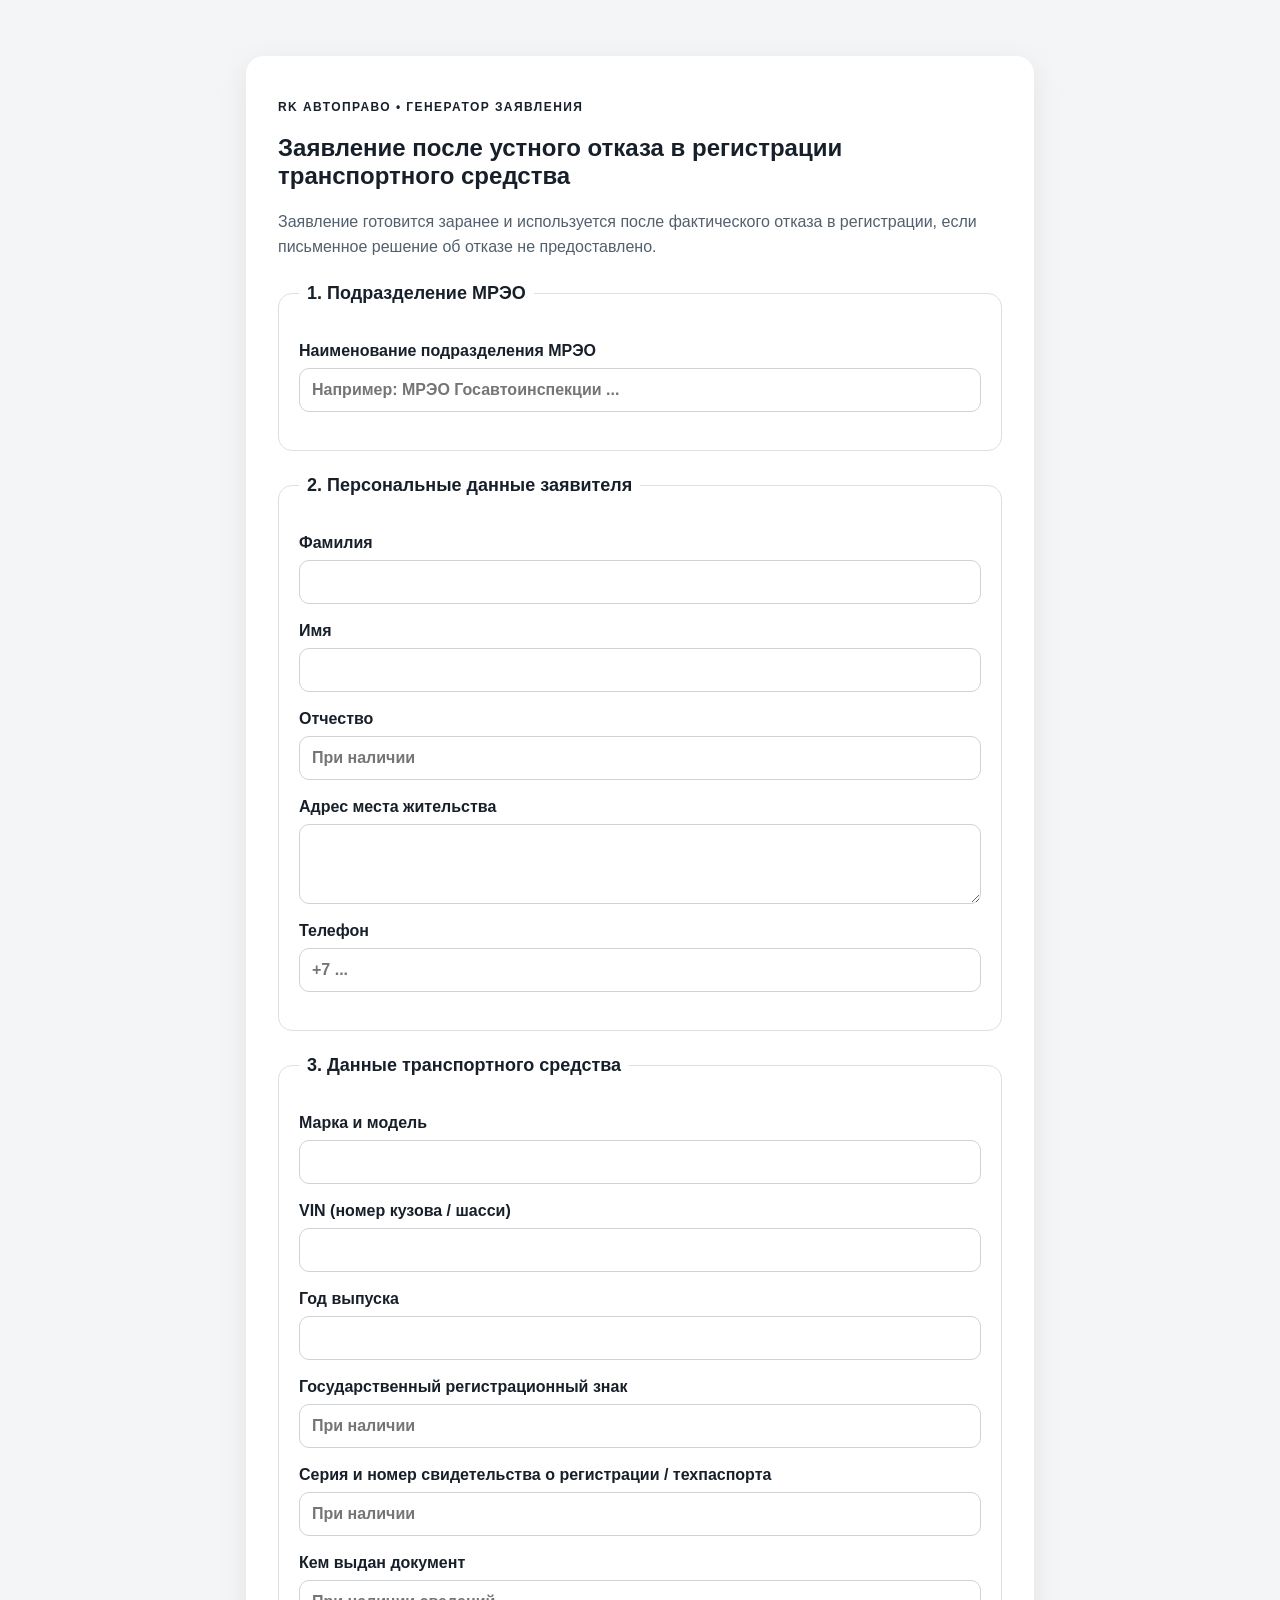
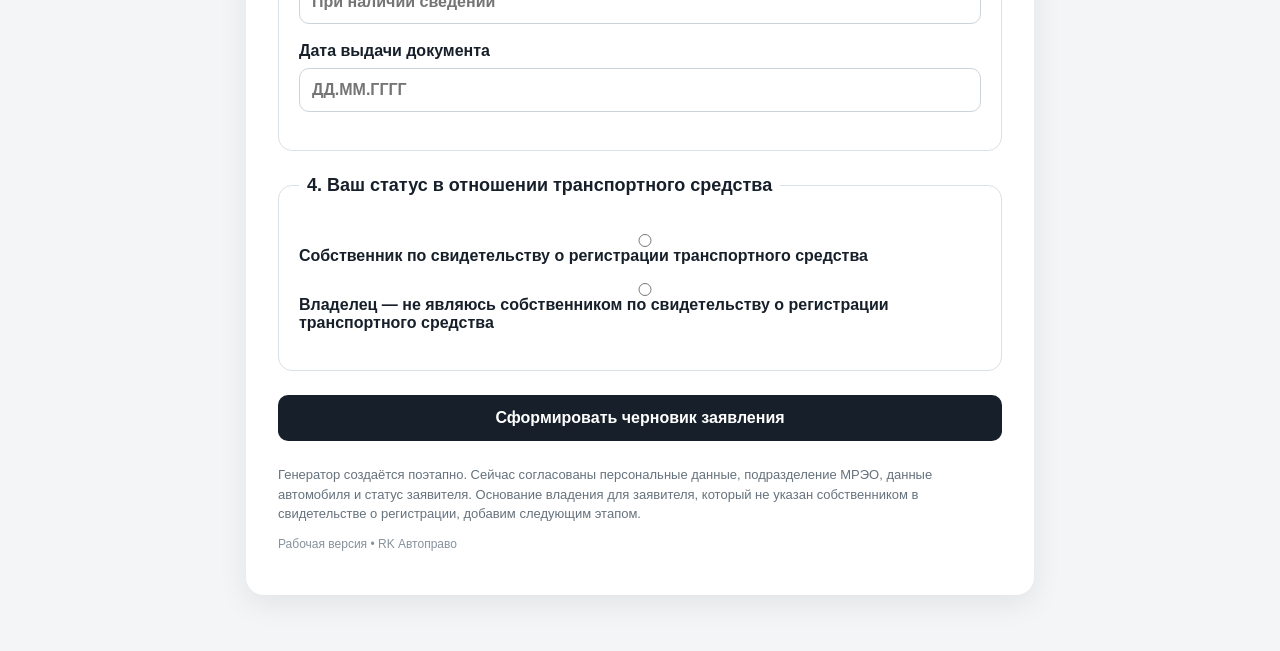
==== mreo-oral-refusal/index.html @ 5685cef7 "Добавить данные автомобиля и статус заявителя" ====
<!doctype html>
<html lang="ru">
<head>
  <meta charset="utf-8">
  <meta name="viewport" content="width=device-width,initial-scale=1">
  <title>Заявление после устного отказа в МРЭО — RK Автоправо</title>
  <link rel="stylesheet" href="style.css">
</head>
<body>
<main class="wrap">
  <section class="card">
    <p class="eyebrow">RK АВТОПРАВО • ГЕНЕРАТОР ЗАЯВЛЕНИЯ</p>
    <h1>Заявление после устного отказа в регистрации транспортного средства</h1>
    <p class="lead">Заявление готовится заранее и используется после фактического отказа в регистрации, если письменное решение об отказе не предоставлено.</p>
    <form id="generator">
      <fieldset><legend>1. Подразделение МРЭО</legend>
        <label>Наименование подразделения МРЭО<input id="mreo" type="text" placeholder="Например: МРЭО Госавтоинспекции ..." required></label>
      </fieldset>
      <fieldset><legend>2. Персональные данные заявителя</legend>
        <label>Фамилия<input id="lastName" type="text" autocomplete="family-name" required></label>
        <label>Имя<input id="firstName" type="text" autocomplete="given-name" required></label>
        <label>Отчество<input id="middleName" type="text" autocomplete="additional-name" placeholder="При наличии"></label>
        <label>Адрес места жительства<textarea id="address" rows="3" autocomplete="street-address" required></textarea></label>
        <label>Телефон<input id="phone" type="tel" autocomplete="tel" placeholder="+7 ..."></label>
      </fieldset>
      <fieldset><legend>3. Данные транспортного средства</legend>
        <label>Марка и модель<input id="vehicle" type="text" required></label>
        <label>VIN (номер кузова / шасси)<input id="vin" type="text" required></label>
        <label>Год выпуска<input id="year" type="text" inputmode="numeric" required></label>
        <label>Государственный регистрационный знак
          <input id="plate" type="text" placeholder="При наличии">
        </label>
        <label>Серия и номер свидетельства о регистрации / техпаспорта
          <input id="regDoc" type="text" placeholder="При наличии">
        </label>
        <label>Кем выдан документ
          <input id="regIssuer" type="text" placeholder="При наличии сведений">
        </label>
        <label>Дата выдачи документа
          <input id="regDate" type="text" placeholder="ДД.ММ.ГГГГ">
        </label>
      </fieldset>
      <fieldset><legend>4. Ваш статус в отношении транспортного средства</legend>
        <label class="choice"><input type="radio" name="vehicleStatus" value="owner" required> Собственник по свидетельству о регистрации транспортного средства</label>
        <label class="choice"><input type="radio" name="vehicleStatus" value="holder" required> Владелец — не являюсь собственником по свидетельству о регистрации транспортного средства</label>
      </fieldset>
      <button type="submit">Сформировать черновик заявления</button>
    </form>
    <section id="result" class="result" hidden><h2>Черновик заявления</h2><pre id="documentText"></pre></section>
    <p class="notice">Генератор создаётся поэтапно. Сейчас согласованы персональные данные, подразделение МРЭО, данные автомобиля и статус заявителя. Основание владения для заявителя, который не указан собственником в свидетельстве о регистрации, добавим следующим этапом.</p>
    <p class="version">Рабочая версия • RK Автоправо</p>
  </section>
</main>
<script src="script.js"></script>
</body></html>
---- mreo-oral-refusal/style.css ----
*{box-sizing:border-box}body{margin:0;font-family:Arial,sans-serif;background:#f3f5f7;color:#17202a}.wrap{max-width:820px;margin:40px auto;padding:16px}.card{background:#fff;border-radius:18px;padding:32px;box-shadow:0 8px 30px rgba(0,0,0,.08)}.eyebrow{font-size:12px;font-weight:700;letter-spacing:.12em}.lead{line-height:1.55;color:#52606d}fieldset{border:1px solid #d9e0e6;border-radius:14px;padding:20px;margin:24px 0}legend{font-size:18px;font-weight:700;padding:0 8px}label{display:block;font-weight:700;margin:18px 0}input,textarea{display:block;width:100%;margin-top:8px;padding:12px;border:1px solid #ccd3da;border-radius:10px;background:#fff;font:inherit}textarea{resize:vertical}button{width:100%;padding:14px;border:0;border-radius:10px;background:#17202a;color:#fff;font-size:16px;font-weight:700;cursor:pointer}.result{margin-top:24px;padding:20px;border-radius:12px;background:#eef2f5}.result pre{white-space:pre-wrap;font-family:"Times New Roman",serif;font-size:16px;line-height:1.5;background:#fff;padding:22px;border-radius:10px}.notice{margin-top:24px;font-size:13px;line-height:1.5;color:#66727d}.version{font-size:12px;color:#87929c}@media(max-width:600px){.wrap{margin:10px auto}.card{padding:20px}fieldset{padding:15px}}
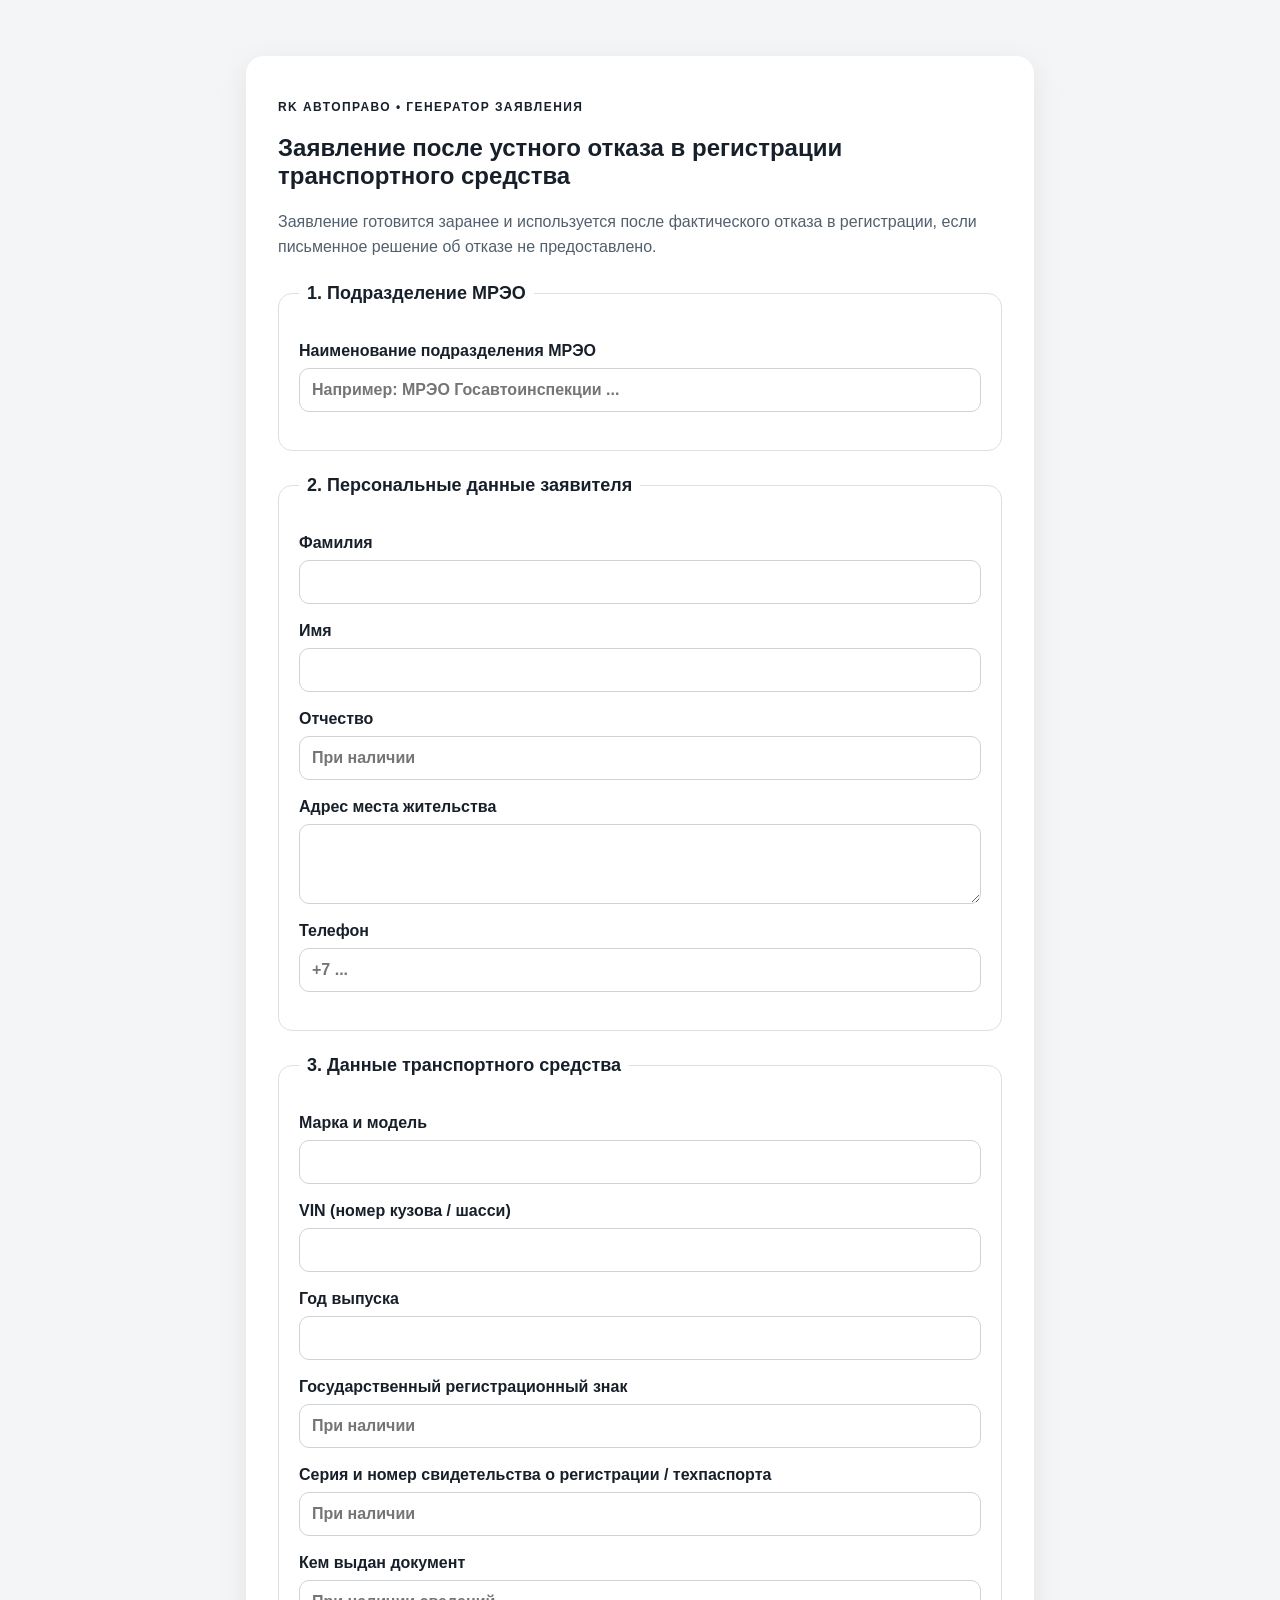
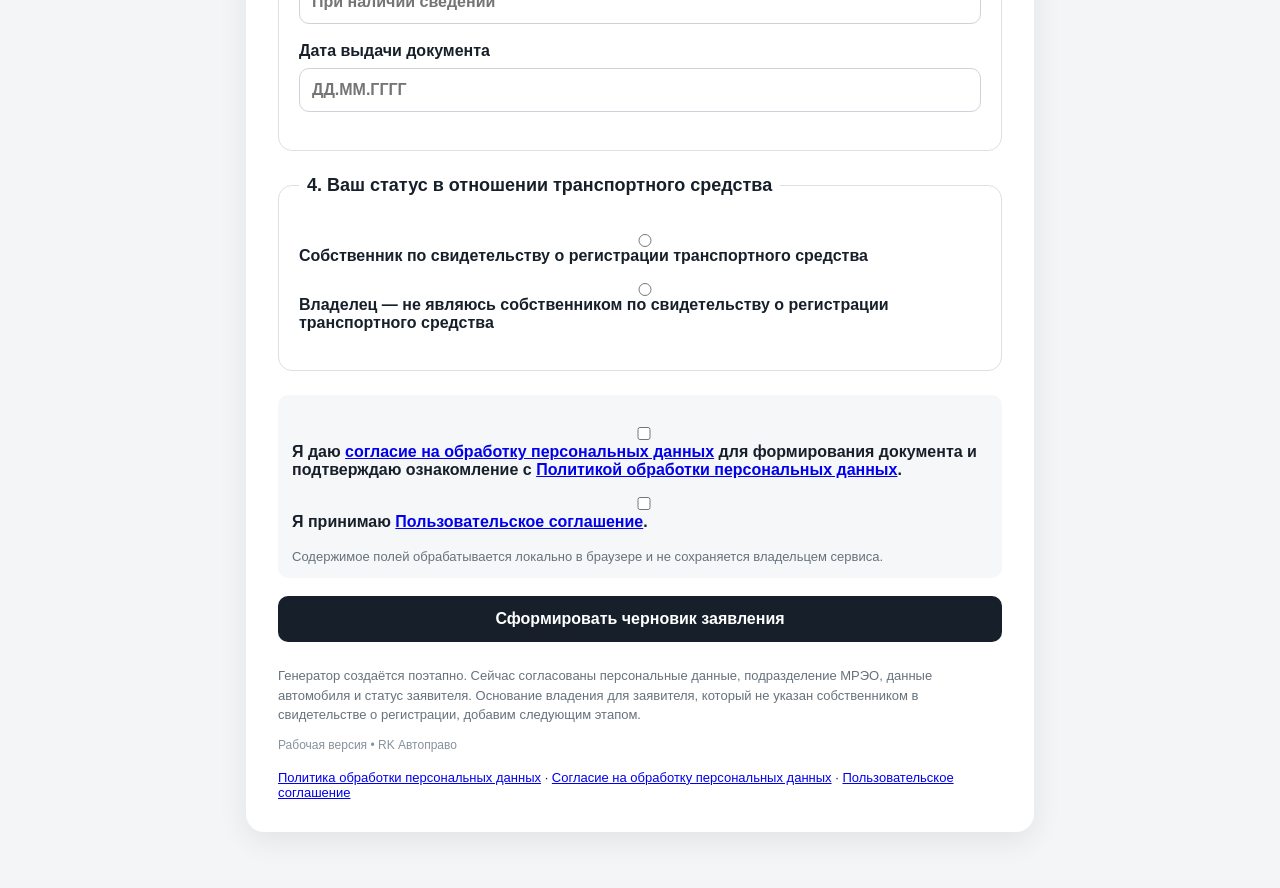
==== commit f46e03ba: "Link legal documents and add consent controls" ====
--- a/mreo-oral-refusal/index.html
+++ b/mreo-oral-refusal/index.html
@@ -44,11 +44,11 @@
         <label class="choice"><input type="radio" name="vehicleStatus" value="owner" required> Собственник по свидетельству о регистрации транспортного средства</label>
         <label class="choice"><input type="radio" name="vehicleStatus" value="holder" required> Владелец — не являюсь собственником по свидетельству о регистрации транспортного средства</label>
       </fieldset>
-      <button type="submit">Сформировать черновик заявления</button>
+      <div style="margin:18px 0;padding:14px;background:#f6f7f8;border-radius:10px"><label style="display:block"><input type="checkbox" required> Я даю <a href="../personal-data-consent/" target="_blank" rel="noopener">согласие на обработку персональных данных</a> для формирования документа и подтверждаю ознакомление с <a href="../privacy-policy/" target="_blank" rel="noopener">Политикой обработки персональных данных</a>.</label><label style="display:block;margin-top:10px"><input type="checkbox" required> Я принимаю <a href="../terms/" target="_blank" rel="noopener">Пользовательское соглашение</a>.</label><p style="margin:10px 0 0;font-size:13px;color:#66727d">Содержимое полей обрабатывается локально в браузере и не сохраняется владельцем сервиса.</p></div><button type="submit">Сформировать черновик заявления</button>
     </form>
     <section id="result" class="result" hidden><h2>Черновик заявления</h2><pre id="documentText"></pre></section>
     <p class="notice">Генератор создаётся поэтапно. Сейчас согласованы персональные данные, подразделение МРЭО, данные автомобиля и статус заявителя. Основание владения для заявителя, который не указан собственником в свидетельстве о регистрации, добавим следующим этапом.</p>
-    <p class="version">Рабочая версия • RK Автоправо</p>
+    <p class="version">Рабочая версия • RK Автоправо</p><div style="margin-top:18px;font-size:13px"><a href="../privacy-policy/">Политика обработки персональных данных</a> · <a href="../personal-data-consent/">Согласие на обработку персональных данных</a> · <a href="../terms/">Пользовательское соглашение</a></div>
   </section>
 </main>
 <script src="script.js"></script>
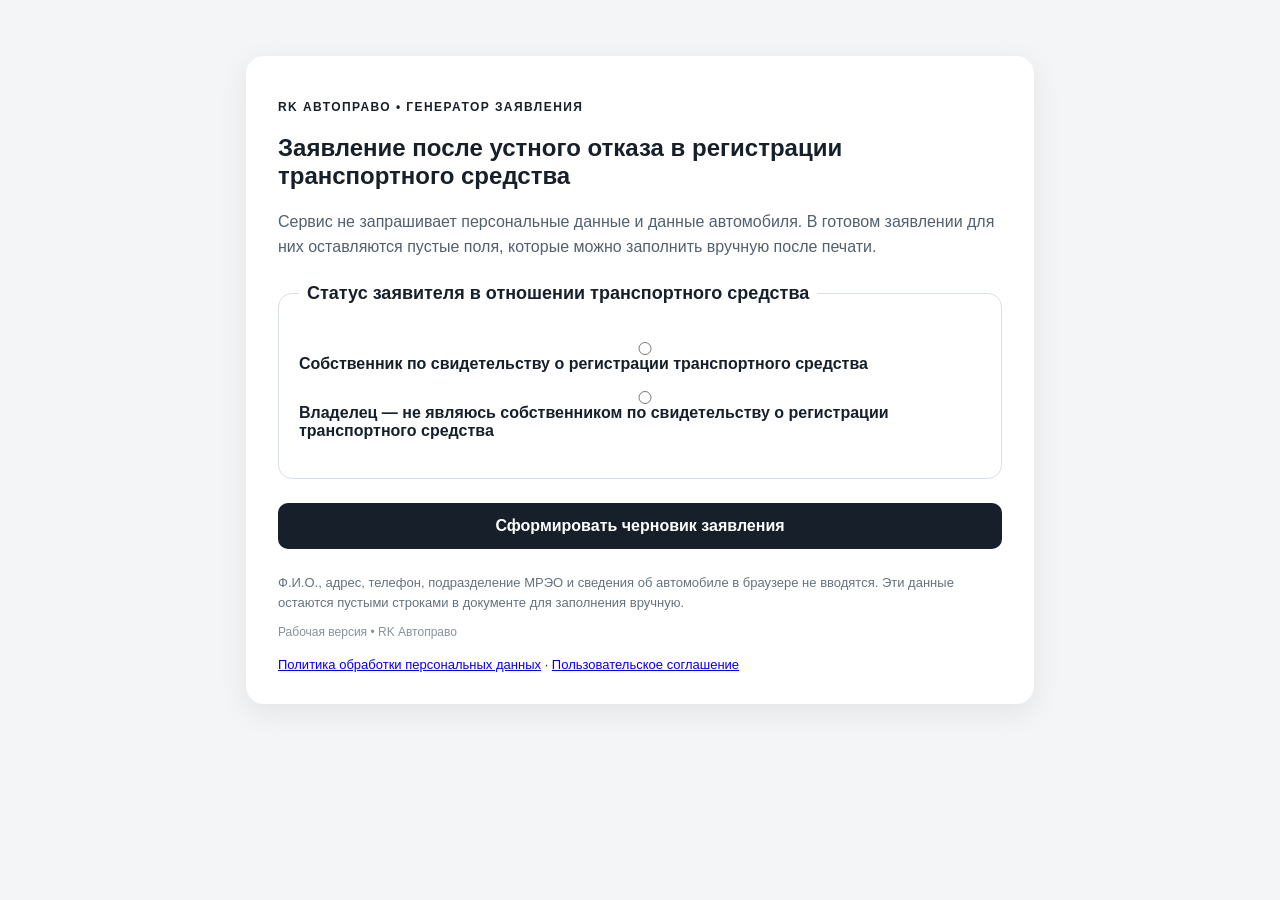
==== commit 6a2be2c5: "Убрать ввод персональных данных из генератора МРЭО" ====
--- a/mreo-oral-refusal/index.html
+++ b/mreo-oral-refusal/index.html
@@ -1,55 +1,23 @@
 <!doctype html>
 <html lang="ru">
 <head>
-  <meta charset="utf-8">
-  <meta name="viewport" content="width=device-width,initial-scale=1">
+  <meta charset="utf-8"><meta name="viewport" content="width=device-width,initial-scale=1">
   <title>Заявление после устного отказа в МРЭО — RK Автоправо</title>
   <link rel="stylesheet" href="style.css">
 </head>
-<body>
-<main class="wrap">
-  <section class="card">
-    <p class="eyebrow">RK АВТОПРАВО • ГЕНЕРАТОР ЗАЯВЛЕНИЯ</p>
-    <h1>Заявление после устного отказа в регистрации транспортного средства</h1>
-    <p class="lead">Заявление готовится заранее и используется после фактического отказа в регистрации, если письменное решение об отказе не предоставлено.</p>
-    <form id="generator">
-      <fieldset><legend>1. Подразделение МРЭО</legend>
-        <label>Наименование подразделения МРЭО<input id="mreo" type="text" placeholder="Например: МРЭО Госавтоинспекции ..." required></label>
-      </fieldset>
-      <fieldset><legend>2. Персональные данные заявителя</legend>
-        <label>Фамилия<input id="lastName" type="text" autocomplete="family-name" required></label>
-        <label>Имя<input id="firstName" type="text" autocomplete="given-name" required></label>
-        <label>Отчество<input id="middleName" type="text" autocomplete="additional-name" placeholder="При наличии"></label>
-        <label>Адрес места жительства<textarea id="address" rows="3" autocomplete="street-address" required></textarea></label>
-        <label>Телефон<input id="phone" type="tel" autocomplete="tel" placeholder="+7 ..."></label>
-      </fieldset>
-      <fieldset><legend>3. Данные транспортного средства</legend>
-        <label>Марка и модель<input id="vehicle" type="text" required></label>
-        <label>VIN (номер кузова / шасси)<input id="vin" type="text" required></label>
-        <label>Год выпуска<input id="year" type="text" inputmode="numeric" required></label>
-        <label>Государственный регистрационный знак
-          <input id="plate" type="text" placeholder="При наличии">
-        </label>
-        <label>Серия и номер свидетельства о регистрации / техпаспорта
-          <input id="regDoc" type="text" placeholder="При наличии">
-        </label>
-        <label>Кем выдан документ
-          <input id="regIssuer" type="text" placeholder="При наличии сведений">
-        </label>
-        <label>Дата выдачи документа
-          <input id="regDate" type="text" placeholder="ДД.ММ.ГГГГ">
-        </label>
-      </fieldset>
-      <fieldset><legend>4. Ваш статус в отношении транспортного средства</legend>
-        <label class="choice"><input type="radio" name="vehicleStatus" value="owner" required> Собственник по свидетельству о регистрации транспортного средства</label>
-        <label class="choice"><input type="radio" name="vehicleStatus" value="holder" required> Владелец — не являюсь собственником по свидетельству о регистрации транспортного средства</label>
-      </fieldset>
-      <div style="margin:18px 0;padding:14px;background:#f6f7f8;border-radius:10px"><label style="display:block"><input type="checkbox" required> Я даю <a href="../personal-data-consent/" target="_blank" rel="noopener">согласие на обработку персональных данных</a> для формирования документа и подтверждаю ознакомление с <a href="../privacy-policy/" target="_blank" rel="noopener">Политикой обработки персональных данных</a>.</label><label style="display:block;margin-top:10px"><input type="checkbox" required> Я принимаю <a href="../terms/" target="_blank" rel="noopener">Пользовательское соглашение</a>.</label><p style="margin:10px 0 0;font-size:13px;color:#66727d">Содержимое полей обрабатывается локально в браузере и не сохраняется владельцем сервиса.</p></div><button type="submit">Сформировать черновик заявления</button>
-    </form>
-    <section id="result" class="result" hidden><h2>Черновик заявления</h2><pre id="documentText"></pre></section>
-    <p class="notice">Генератор создаётся поэтапно. Сейчас согласованы персональные данные, подразделение МРЭО, данные автомобиля и статус заявителя. Основание владения для заявителя, который не указан собственником в свидетельстве о регистрации, добавим следующим этапом.</p>
-    <p class="version">Рабочая версия • RK Автоправо</p><div style="margin-top:18px;font-size:13px"><a href="../privacy-policy/">Политика обработки персональных данных</a> · <a href="../personal-data-consent/">Согласие на обработку персональных данных</a> · <a href="../terms/">Пользовательское соглашение</a></div>
-  </section>
-</main>
-<script src="script.js"></script>
-</body></html>+<body><main class="wrap"><section class="card">
+<p class="eyebrow">RK АВТОПРАВО • ГЕНЕРАТОР ЗАЯВЛЕНИЯ</p>
+<h1>Заявление после устного отказа в регистрации транспортного средства</h1>
+<p class="lead">Сервис не запрашивает персональные данные и данные автомобиля. В готовом заявлении для них оставляются пустые поля, которые можно заполнить вручную после печати.</p>
+<form id="generator">
+  <fieldset><legend>Статус заявителя в отношении транспортного средства</legend>
+    <label class="choice"><input type="radio" name="vehicleStatus" value="owner" required> Собственник по свидетельству о регистрации транспортного средства</label>
+    <label class="choice"><input type="radio" name="vehicleStatus" value="holder" required> Владелец — не являюсь собственником по свидетельству о регистрации транспортного средства</label>
+  </fieldset>
+  <button type="submit">Сформировать черновик заявления</button>
+</form>
+<section id="result" class="result" hidden><h2>Черновик заявления</h2><pre id="documentText"></pre></section>
+<p class="notice">Ф.И.О., адрес, телефон, подразделение МРЭО и сведения об автомобиле в браузере не вводятся. Эти данные остаются пустыми строками в документе для заполнения вручную.</p>
+<p class="version">Рабочая версия • RK Автоправо</p>
+<div style="margin-top:18px;font-size:13px"><a href="../privacy-policy/">Политика обработки персональных данных</a> · <a href="../terms/">Пользовательское соглашение</a></div>
+</section></main><script src="script.js"></script></body></html>
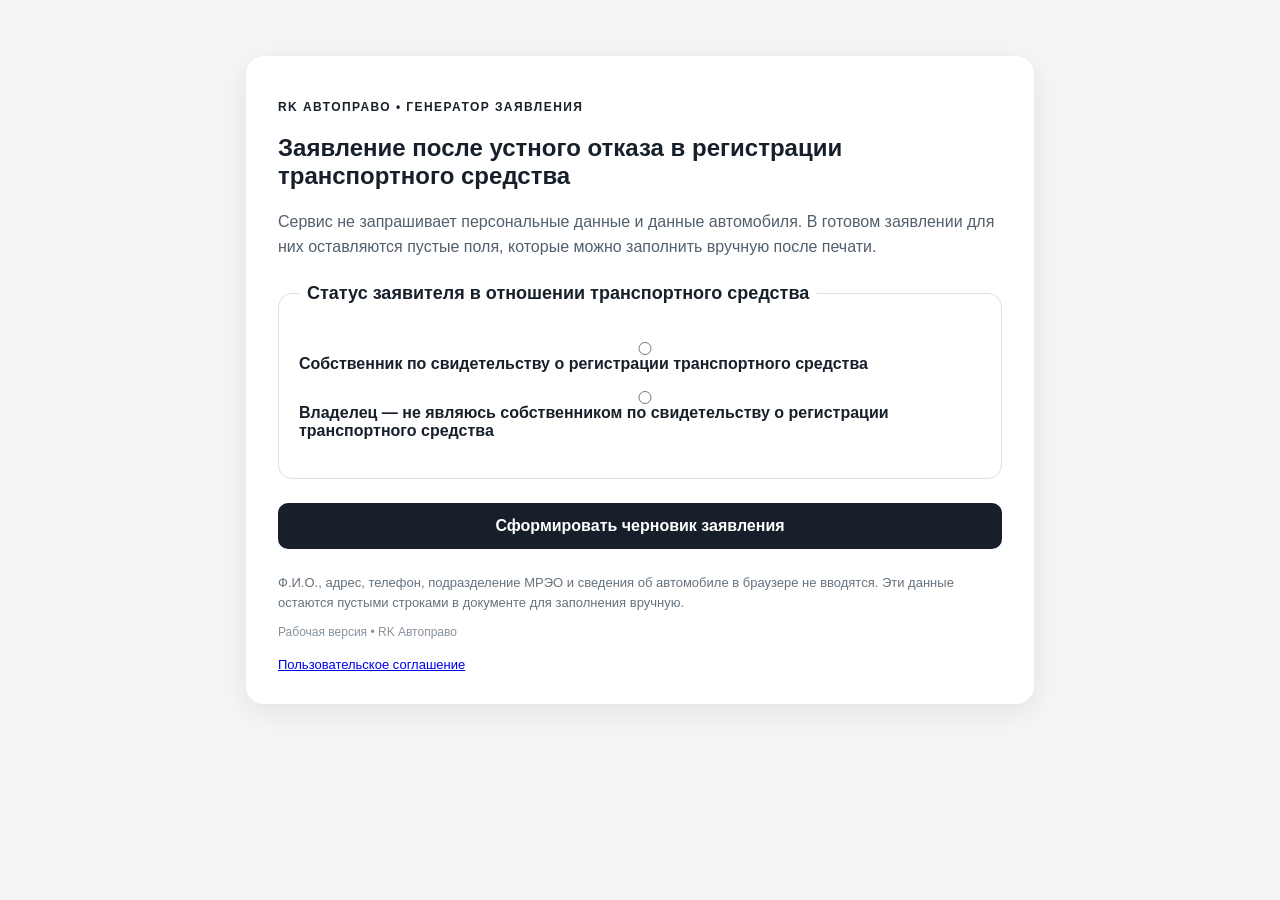
==== commit 315437c9: "Обновить подвал генератора после устного отказа" ====
--- a/mreo-oral-refusal/index.html
+++ b/mreo-oral-refusal/index.html
@@ -19,5 +19,5 @@
 <section id="result" class="result" hidden><h2>Черновик заявления</h2><pre id="documentText"></pre></section>
 <p class="notice">Ф.И.О., адрес, телефон, подразделение МРЭО и сведения об автомобиле в браузере не вводятся. Эти данные остаются пустыми строками в документе для заполнения вручную.</p>
 <p class="version">Рабочая версия • RK Автоправо</p>
-<div style="margin-top:18px;font-size:13px"><a href="../privacy-policy/">Политика обработки персональных данных</a> · <a href="../terms/">Пользовательское соглашение</a></div>
+<div style="margin-top:18px;font-size:13px"><a href="../terms/">Пользовательское соглашение</a></div>
 </section></main><script src="script.js"></script></body></html>
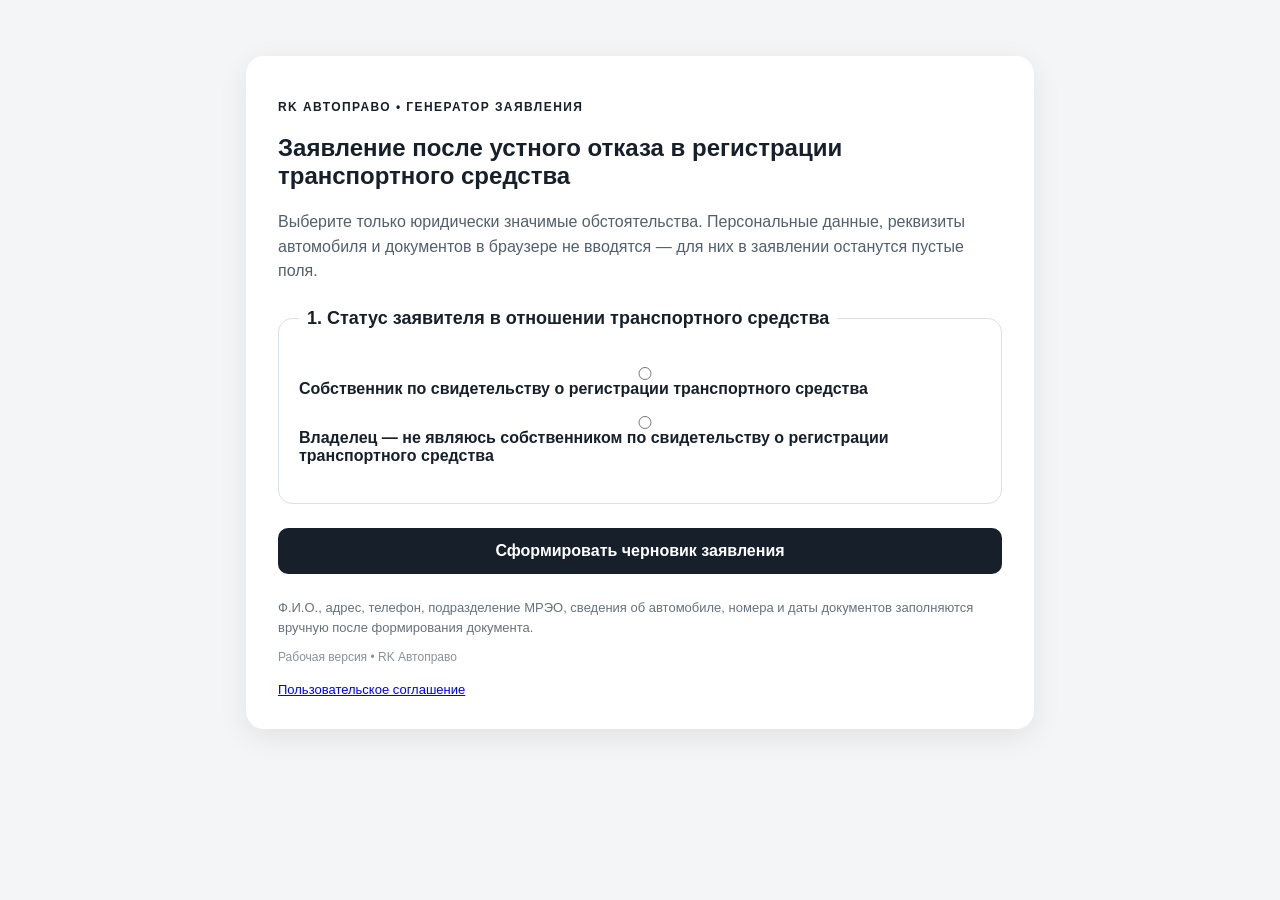
==== commit 81c4179b: "Добавить основания владения и наследования" ====
--- a/mreo-oral-refusal/index.html
+++ b/mreo-oral-refusal/index.html
@@ -1,23 +1,26 @@
-<!doctype html>
-<html lang="ru">
-<head>
-  <meta charset="utf-8"><meta name="viewport" content="width=device-width,initial-scale=1">
-  <title>Заявление после устного отказа в МРЭО — RK Автоправо</title>
-  <link rel="stylesheet" href="style.css">
-</head>
+<!doctype html><html lang="ru"><head><meta charset="utf-8"><meta name="viewport" content="width=device-width,initial-scale=1"><title>Заявление после устного отказа в МРЭО — RK Автоправо</title><link rel="stylesheet" href="style.css"></head>
 <body><main class="wrap"><section class="card">
 <p class="eyebrow">RK АВТОПРАВО • ГЕНЕРАТОР ЗАЯВЛЕНИЯ</p>
 <h1>Заявление после устного отказа в регистрации транспортного средства</h1>
-<p class="lead">Сервис не запрашивает персональные данные и данные автомобиля. В готовом заявлении для них оставляются пустые поля, которые можно заполнить вручную после печати.</p>
+<p class="lead">Выберите только юридически значимые обстоятельства. Персональные данные, реквизиты автомобиля и документов в браузере не вводятся — для них в заявлении останутся пустые поля.</p>
 <form id="generator">
-  <fieldset><legend>Статус заявителя в отношении транспортного средства</legend>
-    <label class="choice"><input type="radio" name="vehicleStatus" value="owner" required> Собственник по свидетельству о регистрации транспортного средства</label>
-    <label class="choice"><input type="radio" name="vehicleStatus" value="holder" required> Владелец — не являюсь собственником по свидетельству о регистрации транспортного средства</label>
-  </fieldset>
-  <button type="submit">Сформировать черновик заявления</button>
-</form>
+<fieldset><legend>1. Статус заявителя в отношении транспортного средства</legend>
+<label class="choice"><input type="radio" name="vehicleStatus" value="owner" required> Собственник по свидетельству о регистрации транспортного средства</label>
+<label class="choice"><input type="radio" name="vehicleStatus" value="holder" required> Владелец — не являюсь собственником по свидетельству о регистрации транспортного средства</label>
+</fieldset>
+<fieldset id="holderBlock" hidden><legend>2. Основание владения транспортным средством</legend>
+<label class="choice"><input type="radio" name="holderBasis" value="sale"> Договор купли-продажи</label>
+<label class="choice"><input type="radio" name="holderBasis" value="gift"> Договор дарения</label>
+<label class="choice"><input type="radio" name="holderBasis" value="inheritance"> Наследование</label>
+<label class="choice"><input type="radio" name="holderBasis" value="registration"> На основании свидетельства о регистрации транспортного средства — сделка с собственником не оформлялась</label>
+<label class="choice"><input type="radio" name="holderBasis" value="other"> Иной документ / иное основание</label>
+</fieldset>
+<fieldset id="inheritanceBlock" hidden><legend>3. Документ при наследовании</legend>
+<label class="choice"><input type="radio" name="inheritanceBasis" value="certificate"> Свидетельство о праве на наследство</label>
+<label class="choice"><input type="radio" name="inheritanceBasis" value="court"> Решение суда</label>
+</fieldset>
+<button type="submit">Сформировать черновик заявления</button></form>
 <section id="result" class="result" hidden><h2>Черновик заявления</h2><pre id="documentText"></pre></section>
-<p class="notice">Ф.И.О., адрес, телефон, подразделение МРЭО и сведения об автомобиле в браузере не вводятся. Эти данные остаются пустыми строками в документе для заполнения вручную.</p>
-<p class="version">Рабочая версия • RK Автоправо</p>
-<div style="margin-top:18px;font-size:13px"><a href="../terms/">Пользовательское соглашение</a></div>
+<p class="notice">Ф.И.О., адрес, телефон, подразделение МРЭО, сведения об автомобиле, номера и даты документов заполняются вручную после формирования документа.</p>
+<p class="version">Рабочая версия • RK Автоправо</p><div style="margin-top:18px;font-size:13px"><a href="../terms/">Пользовательское соглашение</a></div>
 </section></main><script src="script.js"></script></body></html>
